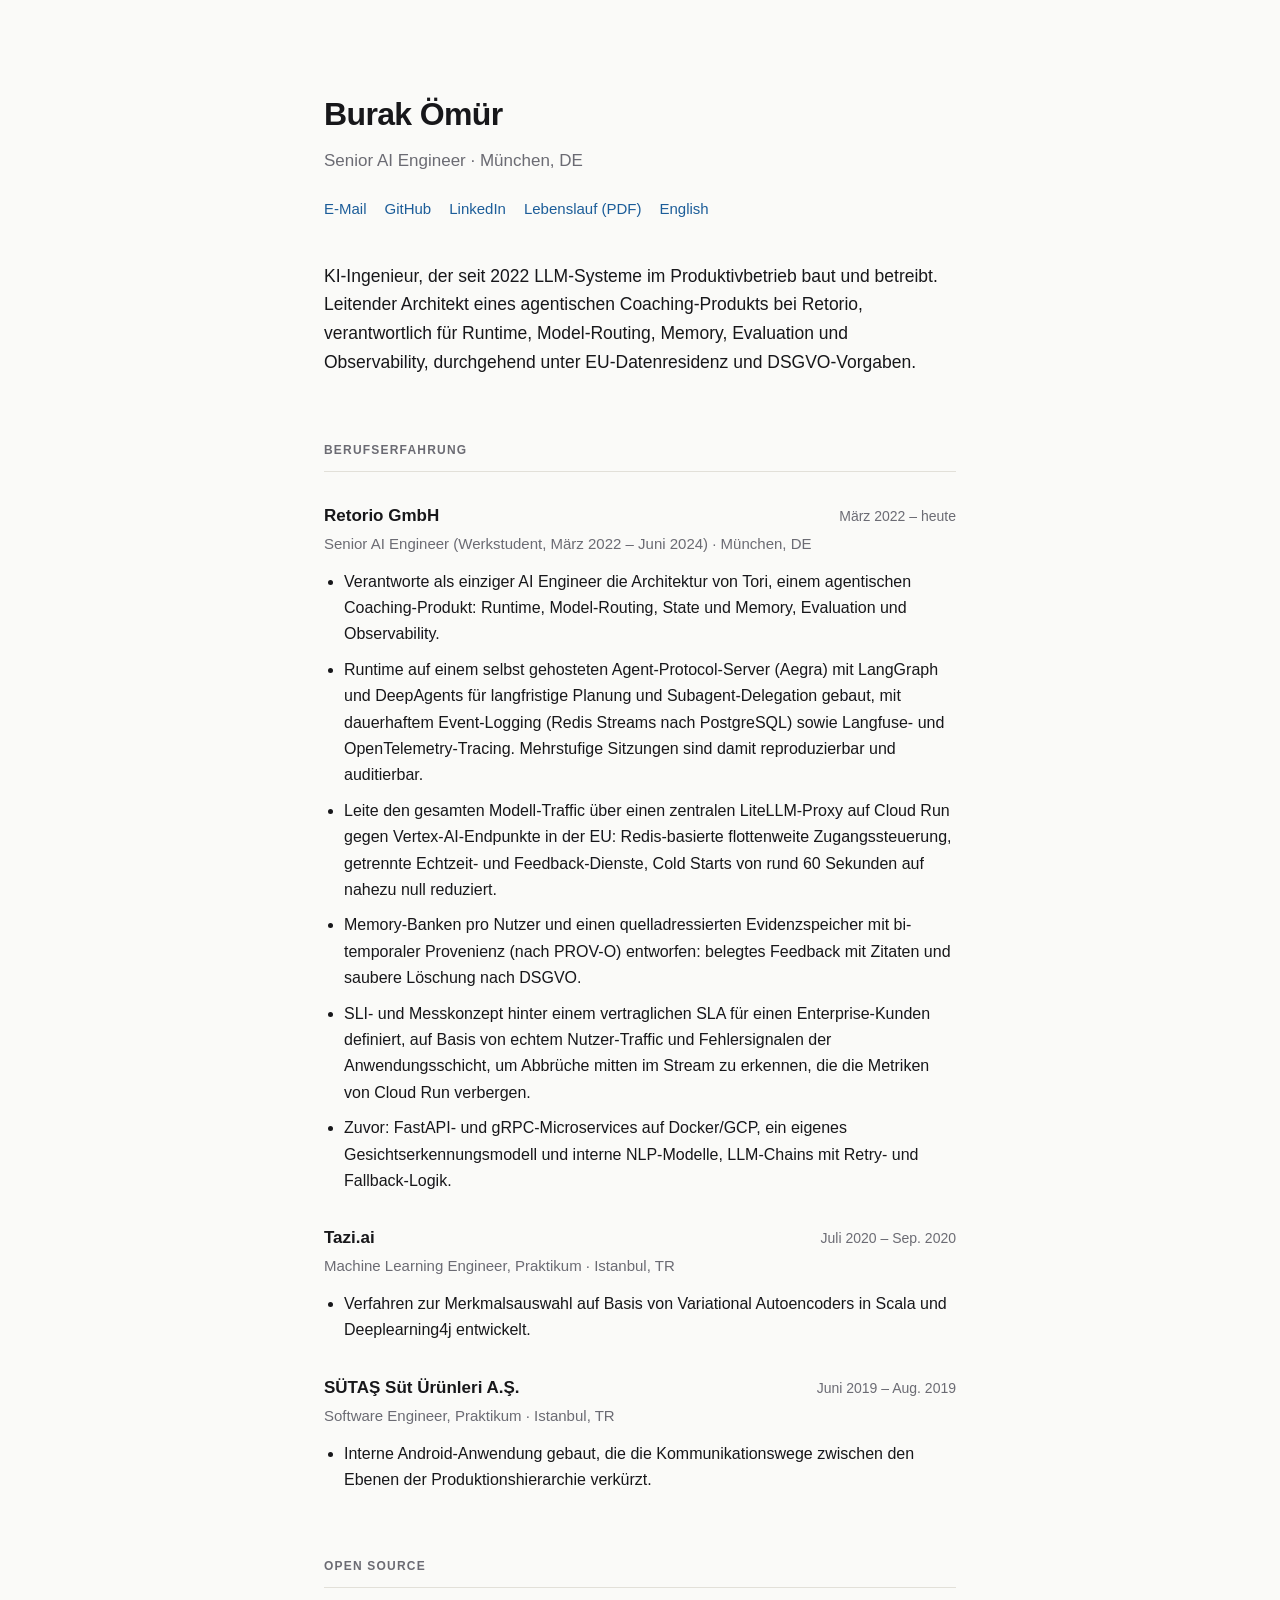
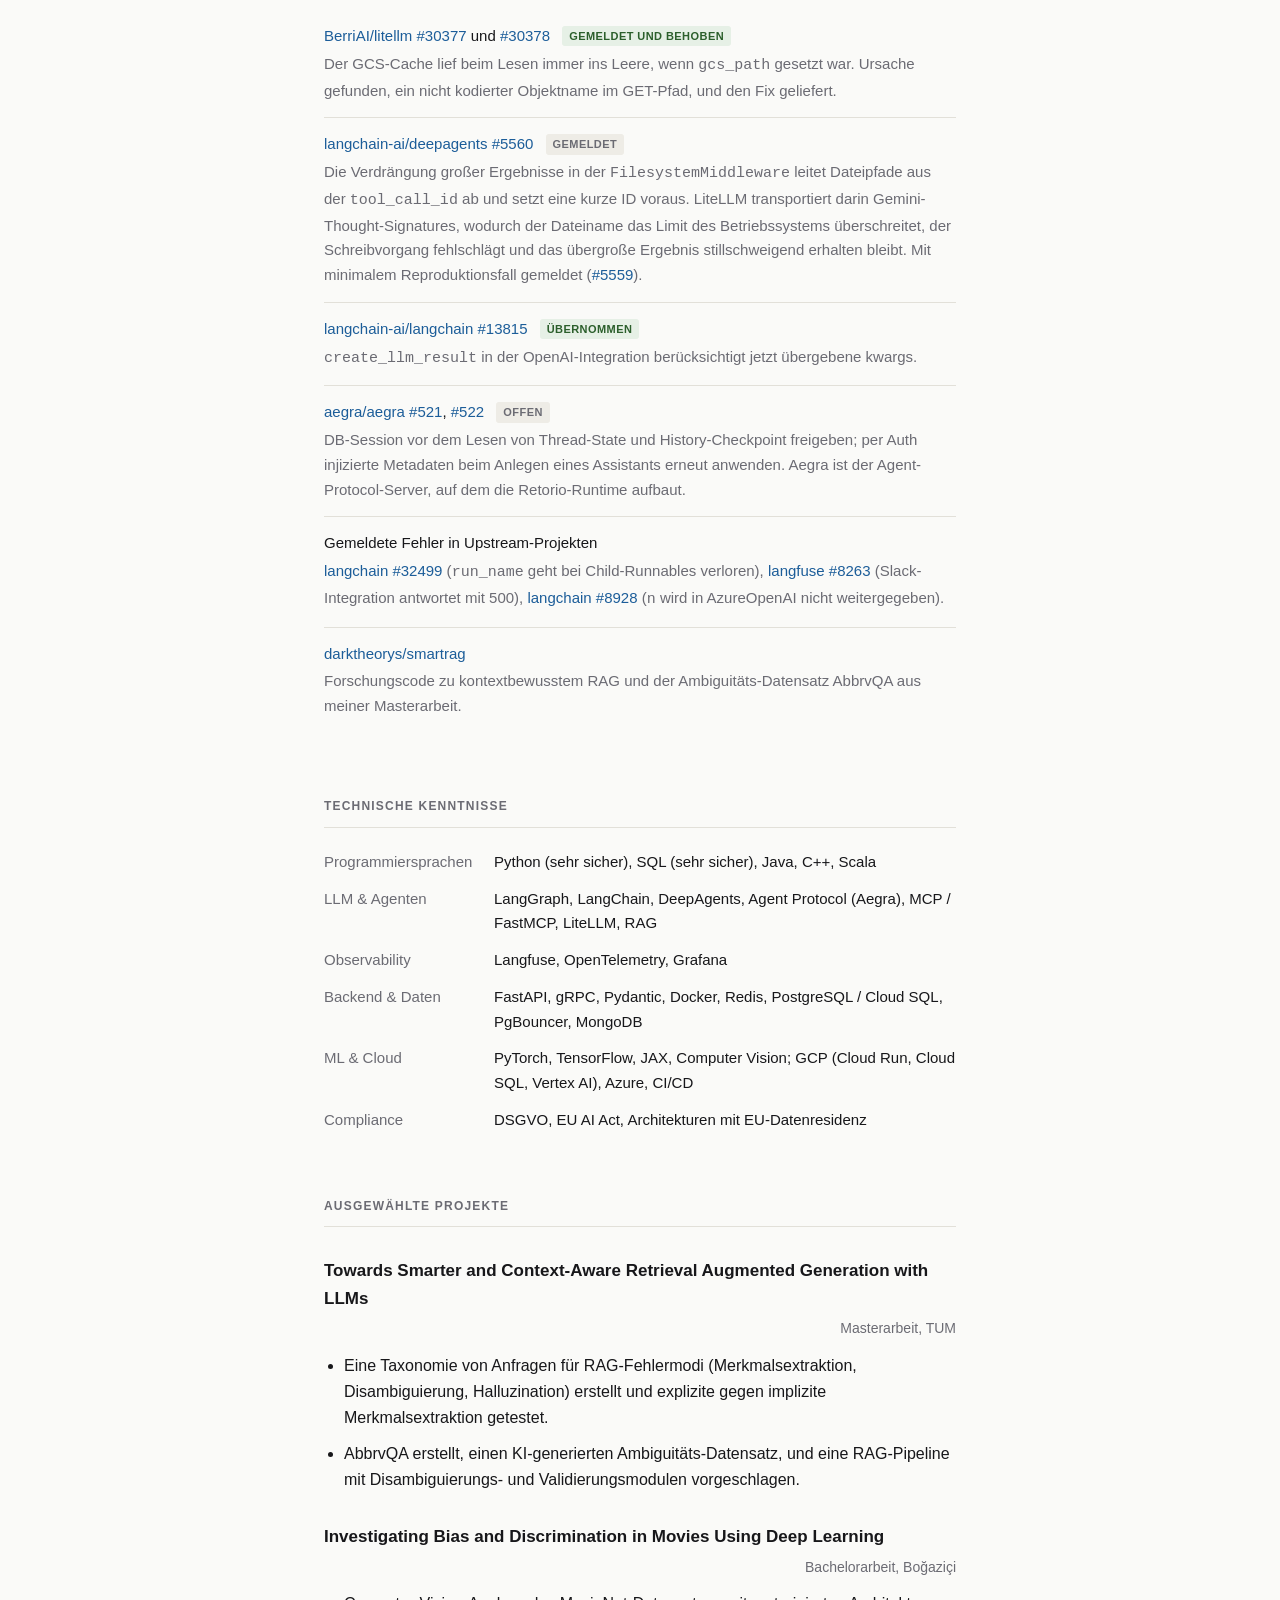
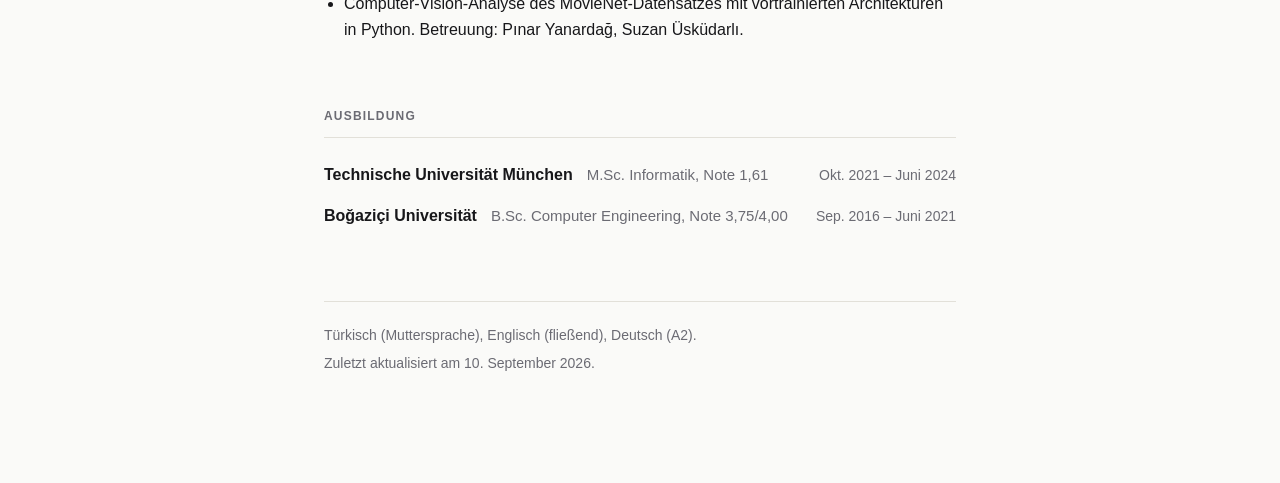
==== de/index.html @ e94f3137 "Add German page and extract the shared stylesheet de/index.html is a full translation using Sie, cro" ====
<!doctype html>
<html lang="de">
<head>
<meta charset="utf-8">
<meta name="viewport" content="width=device-width, initial-scale=1">
<title>Burak Ömür — Senior AI Engineer</title>
<meta name="description" content="Senior AI Engineer in München. LLM-Systeme im Produktivbetrieb seit 2022: agentische Runtimes, Model-Routing, Observability.">
<meta property="og:title" content="Burak Ömür — Senior AI Engineer">
<meta property="og:description" content="LLM-Systeme im Produktivbetrieb seit 2022: agentische Runtimes, Model-Routing, Observability.">
<meta property="og:type" content="profile">
<meta property="og:locale" content="de_DE">
<meta property="og:url" content="https://darktheorys.github.io/de/">
<meta property="og:image" content="https://darktheorys.github.io/og-image.png">
<meta property="og:image:width" content="1200">
<meta property="og:image:height" content="630">
<meta name="twitter:card" content="summary_large_image">
<link rel="icon" href="data:image/svg+xml,%3Csvg xmlns='http://www.w3.org/2000/svg' viewBox='0 0 32 32'%3E%3Crect width='32' height='32' rx='6' fill='%231F3A5F'/%3E%3Ctext x='16' y='23' font-family='Helvetica,Arial,sans-serif' font-size='20' font-weight='700' fill='%23fafaf8' text-anchor='middle'%3EB%3C/text%3E%3C/svg%3E">
<link rel="alternate" hreflang="en" href="https://darktheorys.github.io/">
<link rel="alternate" hreflang="de" href="https://darktheorys.github.io/de/">
<link rel="alternate" hreflang="x-default" href="https://darktheorys.github.io/">
<link rel="stylesheet" href="../style.css">
</head>
<body>
<main>

  <header>
    <h1>Burak Ömür</h1>
    <p class="role">Senior AI Engineer · München, DE</p>
    <ul class="links">
      <li><a href="mailto:burak.omur.1998@gmail.com">E-Mail</a></li>
      <li><a href="https://github.com/darktheorys">GitHub</a></li>
      <li><a href="https://www.linkedin.com/in/burak-omur/">LinkedIn</a></li>
      <li><a href="../burak-omur-resume.pdf">Lebenslauf (PDF)</a></li>
      <li><a href="../" hreflang="en" lang="en">English</a></li>
    </ul>
  </header>

  <p class="lede">
    KI-Ingenieur, der seit 2022 LLM-Systeme im Produktivbetrieb baut und betreibt. Leitender
    Architekt eines agentischen Coaching-Produkts bei Retorio, verantwortlich für Runtime,
    Model-Routing, Memory, Evaluation und Observability, durchgehend unter EU-Datenresidenz und
    DSGVO-Vorgaben.
  </p>

  <h2>Berufserfahrung</h2>

  <section class="job">
    <div class="job-head">
      <h3>Retorio GmbH</h3>
      <time>März 2022 – heute</time>
    </div>
    <p class="job-role">Senior AI Engineer (Werkstudent, März 2022 – Juni 2024) · München, DE</p>
    <ul>
      <li>Verantworte als einziger AI Engineer die Architektur von Tori, einem agentischen Coaching-Produkt: Runtime, Model-Routing, State und Memory, Evaluation und Observability.</li>
      <li>Runtime auf einem selbst gehosteten Agent-Protocol-Server (Aegra) mit LangGraph und DeepAgents für langfristige Planung und Subagent-Delegation gebaut, mit dauerhaftem Event-Logging (Redis Streams nach PostgreSQL) sowie Langfuse- und OpenTelemetry-Tracing. Mehrstufige Sitzungen sind damit reproduzierbar und auditierbar.</li>
      <li>Leite den gesamten Modell-Traffic über einen zentralen LiteLLM-Proxy auf Cloud Run gegen Vertex-AI-Endpunkte in der EU: Redis-basierte flottenweite Zugangssteuerung, getrennte Echtzeit- und Feedback-Dienste, Cold Starts von rund 60 Sekunden auf nahezu null reduziert.</li>
      <li>Memory-Banken pro Nutzer und einen quelladressierten Evidenzspeicher mit bi-temporaler Provenienz (nach PROV-O) entworfen: belegtes Feedback mit Zitaten und saubere Löschung nach DSGVO.</li>
      <li>SLI- und Messkonzept hinter einem vertraglichen SLA für einen Enterprise-Kunden definiert, auf Basis von echtem Nutzer-Traffic und Fehlersignalen der Anwendungsschicht, um Abbrüche mitten im Stream zu erkennen, die die Metriken von Cloud Run verbergen.</li>
      <li>Zuvor: FastAPI- und gRPC-Microservices auf Docker/GCP, ein eigenes Gesichtserkennungsmodell und interne NLP-Modelle, LLM-Chains mit Retry- und Fallback-Logik.</li>
    </ul>
  </section>

  <section class="job">
    <div class="job-head">
      <h3>Tazi.ai</h3>
      <time>Juli 2020 – Sep. 2020</time>
    </div>
    <p class="job-role">Machine Learning Engineer, Praktikum · Istanbul, TR</p>
    <ul>
      <li>Verfahren zur Merkmalsauswahl auf Basis von Variational Autoencoders in Scala und Deeplearning4j entwickelt.</li>
    </ul>
  </section>

  <section class="job">
    <div class="job-head">
      <h3>SÜTAŞ Süt Ürünleri A.Ş.</h3>
      <time>Juni 2019 – Aug. 2019</time>
    </div>
    <p class="job-role">Software Engineer, Praktikum · Istanbul, TR</p>
    <ul>
      <li>Interne Android-Anwendung gebaut, die die Kommunikationswege zwischen den Ebenen der Produktionshierarchie verkürzt.</li>
    </ul>
  </section>

  <h2>Open Source</h2>
  <ul class="oss">
    <li>
      <div class="oss-repo">
        <a href="https://github.com/BerriAI/litellm/issues/30377">BerriAI/litellm #30377</a> und
        <a href="https://github.com/BerriAI/litellm/pull/30378">#30378</a>
        <span class="tag merged">gemeldet und behoben</span>
      </div>
      <p class="oss-note">Der GCS-Cache lief beim Lesen immer ins Leere, wenn <code>gcs_path</code> gesetzt war. Ursache gefunden, ein nicht kodierter Objektname im GET-Pfad, und den Fix geliefert.</p>
    </li>
    <li>
      <div class="oss-repo">
        <a href="https://github.com/langchain-ai/deepagents/issues/5560">langchain-ai/deepagents #5560</a>
        <span class="tag open">gemeldet</span>
      </div>
      <p class="oss-note">Die Verdrängung großer Ergebnisse in der <code>FilesystemMiddleware</code> leitet Dateipfade aus der <code>tool_call_id</code> ab und setzt eine kurze ID voraus. LiteLLM transportiert darin Gemini-Thought-Signatures, wodurch der Dateiname das Limit des Betriebssystems überschreitet, der Schreibvorgang fehlschlägt und das übergroße Ergebnis stillschweigend erhalten bleibt. Mit minimalem Reproduktionsfall gemeldet (<a href="https://github.com/langchain-ai/deepagents/issues/5559">#5559</a>).</p>
    </li>
    <li>
      <div class="oss-repo">
        <a href="https://github.com/langchain-ai/langchain/pull/13815">langchain-ai/langchain #13815</a>
        <span class="tag merged">übernommen</span>
      </div>
      <p class="oss-note"><code>create_llm_result</code> in der OpenAI-Integration berücksichtigt jetzt übergebene kwargs.</p>
    </li>
    <li>
      <div class="oss-repo">
        <a href="https://github.com/aegra/aegra/pull/521">aegra/aegra #521</a>,
        <a href="https://github.com/aegra/aegra/pull/522">#522</a>
        <span class="tag open">offen</span>
      </div>
      <p class="oss-note">DB-Session vor dem Lesen von Thread-State und History-Checkpoint freigeben; per Auth injizierte Metadaten beim Anlegen eines Assistants erneut anwenden. Aegra ist der Agent-Protocol-Server, auf dem die Retorio-Runtime aufbaut.</p>
    </li>
    <li>
      <div class="oss-repo">Gemeldete Fehler in Upstream-Projekten</div>
      <p class="oss-note">
        <a href="https://github.com/langchain-ai/langchain/issues/32499">langchain #32499</a> (<code>run_name</code> geht bei Child-Runnables verloren),
        <a href="https://github.com/langfuse/langfuse/issues/8263">langfuse #8263</a> (Slack-Integration antwortet mit 500),
        <a href="https://github.com/langchain-ai/langchain/issues/8928">langchain #8928</a> (<code>n</code> wird in AzureOpenAI nicht weitergegeben).
      </p>
    </li>
    <li>
      <div class="oss-repo"><a href="https://github.com/darktheorys/smartrag">darktheorys/smartrag</a></div>
      <p class="oss-note">Forschungscode zu kontextbewusstem RAG und der Ambiguitäts-Datensatz AbbrvQA aus meiner Masterarbeit.</p>
    </li>
  </ul>

  <h2>Technische Kenntnisse</h2>
  <dl class="skills">
    <dt>Programmiersprachen</dt>
    <dd>Python (sehr sicher), SQL (sehr sicher), Java, C++, Scala</dd>
    <dt>LLM &amp; Agenten</dt>
    <dd>LangGraph, LangChain, DeepAgents, Agent Protocol (Aegra), MCP / FastMCP, LiteLLM, RAG</dd>
    <dt>Observability</dt>
    <dd>Langfuse, OpenTelemetry, Grafana</dd>
    <dt>Backend &amp; Daten</dt>
    <dd>FastAPI, gRPC, Pydantic, Docker, Redis, PostgreSQL / Cloud SQL, PgBouncer, MongoDB</dd>
    <dt>ML &amp; Cloud</dt>
    <dd>PyTorch, TensorFlow, JAX, Computer Vision; GCP (Cloud Run, Cloud SQL, Vertex AI), Azure, CI/CD</dd>
    <dt>Compliance</dt>
    <dd>DSGVO, EU AI Act, Architekturen mit EU-Datenresidenz</dd>
  </dl>

  <h2>Ausgewählte Projekte</h2>

  <section class="job">
    <div class="job-head">
      <h3>Towards Smarter and Context-Aware Retrieval Augmented Generation with LLMs</h3>
      <time>Masterarbeit, TUM</time>
    </div>
    <ul>
      <li>Eine Taxonomie von Anfragen für RAG-Fehlermodi (Merkmalsextraktion, Disambiguierung, Halluzination) erstellt und explizite gegen implizite Merkmalsextraktion getestet.</li>
      <li>AbbrvQA erstellt, einen KI-generierten Ambiguitäts-Datensatz, und eine RAG-Pipeline mit Disambiguierungs- und Validierungsmodulen vorgeschlagen.</li>
    </ul>
  </section>

  <section class="job">
    <div class="job-head">
      <h3>Investigating Bias and Discrimination in Movies Using Deep Learning</h3>
      <time>Bachelorarbeit, Boğaziçi</time>
    </div>
    <ul>
      <li>Computer-Vision-Analyse des MovieNet-Datensatzes mit vortrainierten Architekturen in Python. Betreuung: Pınar Yanardağ, Suzan Üsküdarlı.</li>
    </ul>
  </section>

  <h2>Ausbildung</h2>
  <ul class="edu">
    <li>
      <strong>Technische Universität München</strong>
      <span>M.Sc. Informatik, Note 1,61</span>
      <time>Okt. 2021 – Juni 2024</time>
    </li>
    <li>
      <strong>Boğaziçi Universität</strong>
      <span>B.Sc. Computer Engineering, Note 3,75/4,00</span>
      <time>Sep. 2016 – Juni 2021</time>
    </li>
  </ul>

  <footer>
    <p>Türkisch (Muttersprache), Englisch (fließend), Deutsch (A2).</p>
    <p>Zuletzt aktualisiert am <time datetime="2026-09-10">10. September 2026</time>.</p>
  </footer>

</main>
</body>
</html>
---- style.css ----
:root {
    --ink: #17171a;
    --muted: #6b6b73;
    --rule: #e2e0d9;
    --bg: #fafaf8;
    --link: #1c5d99;
  }
  * { box-sizing: border-box; }
  body {
    margin: 0;
    background: var(--bg);
    color: var(--ink);
    font: 400 16px/1.65 -apple-system, BlinkMacSystemFont, "Segoe UI", Roboto, Helvetica, Arial, sans-serif;
    -webkit-font-smoothing: antialiased;
  }
  main { max-width: 680px; margin: 0 auto; padding: 88px 24px 120px; }
  a { color: var(--link); text-decoration: none; border-bottom: 1px solid transparent; }
  a:hover { border-bottom-color: currentColor; }
  a:focus-visible { outline: 2px solid var(--link); outline-offset: 3px; border-radius: 2px; }

  h1 { margin: 0; font-size: 32px; font-weight: 600; letter-spacing: -0.02em; }
  .role { margin: 6px 0 0; color: var(--muted); font-size: 17px; }
  .links { margin: 22px 0 0; padding: 0; list-style: none; display: flex; flex-wrap: wrap; gap: 6px 18px; font-size: 15px; }

  .lede { margin: 40px 0 0; font-size: 17.5px; }

  h2 {
    margin: 64px 0 0;
    font-size: 12px;
    font-weight: 600;
    letter-spacing: 0.1em;
    text-transform: uppercase;
    color: var(--muted);
    padding-bottom: 10px;
    border-bottom: 1px solid var(--rule);
  }

  .job { margin-top: 30px; }
  .job-head { display: flex; flex-wrap: wrap; gap: 4px 14px; align-items: baseline; }
  .job-head h3 { margin: 0; font-size: 17px; font-weight: 600; }
  .job-head time { color: var(--muted); font-size: 14px; margin-left: auto; white-space: nowrap; }
  .job-role { margin: 2px 0 0; color: var(--muted); font-size: 15px; }
  .job ul { margin: 12px 0 0; padding-left: 20px; }
  .job li { margin-bottom: 9px; }
  .job li:last-child { margin-bottom: 0; }

  .oss { margin: 22px 0 0; padding: 0; list-style: none; }
  .oss li { padding: 14px 0; border-bottom: 1px solid var(--rule); }
  .oss li:last-child { border-bottom: 0; }
  .oss-repo { font-size: 15px; }
  .oss-note { margin: 3px 0 0; color: var(--muted); font-size: 15px; }
  .tag {
    display: inline-block; margin-left: 8px; padding: 1px 7px; border-radius: 3px;
    font-size: 11px; font-weight: 600; letter-spacing: 0.04em; text-transform: uppercase;
    vertical-align: 1px;
  }
  .merged { background: #e6f0e6; color: #2c5f2c; }
  .open { background: #eeece6; color: var(--muted); }

  dl.skills { margin: 22px 0 0; display: grid; grid-template-columns: 150px 1fr; gap: 12px 20px; }
  dl.skills dt { color: var(--muted); font-size: 15px; }
  dl.skills dd { margin: 0; font-size: 15px; }

  .edu { margin: 24px 0 0; padding: 0; list-style: none; }
  .edu li { display: flex; flex-wrap: wrap; gap: 2px 14px; align-items: baseline; margin-bottom: 14px; }
  .edu strong { font-weight: 600; font-size: 16px; }
  .edu span { color: var(--muted); font-size: 15px; }
  .edu time { color: var(--muted); font-size: 14px; margin-left: auto; white-space: nowrap; }

  footer { margin-top: 72px; padding-top: 22px; border-top: 1px solid var(--rule); color: var(--muted); font-size: 14px; }
  footer p { margin: 0 0 5px; }
  footer p:last-child { margin-bottom: 0; }

  @media (max-width: 560px) {
    main { padding-top: 56px; }
    h1 { font-size: 28px; }
    .job-head time, .edu time { margin-left: 0; }
    dl.skills { grid-template-columns: 1fr; gap: 2px 0; }
    dl.skills dd { margin-bottom: 12px; }
  }
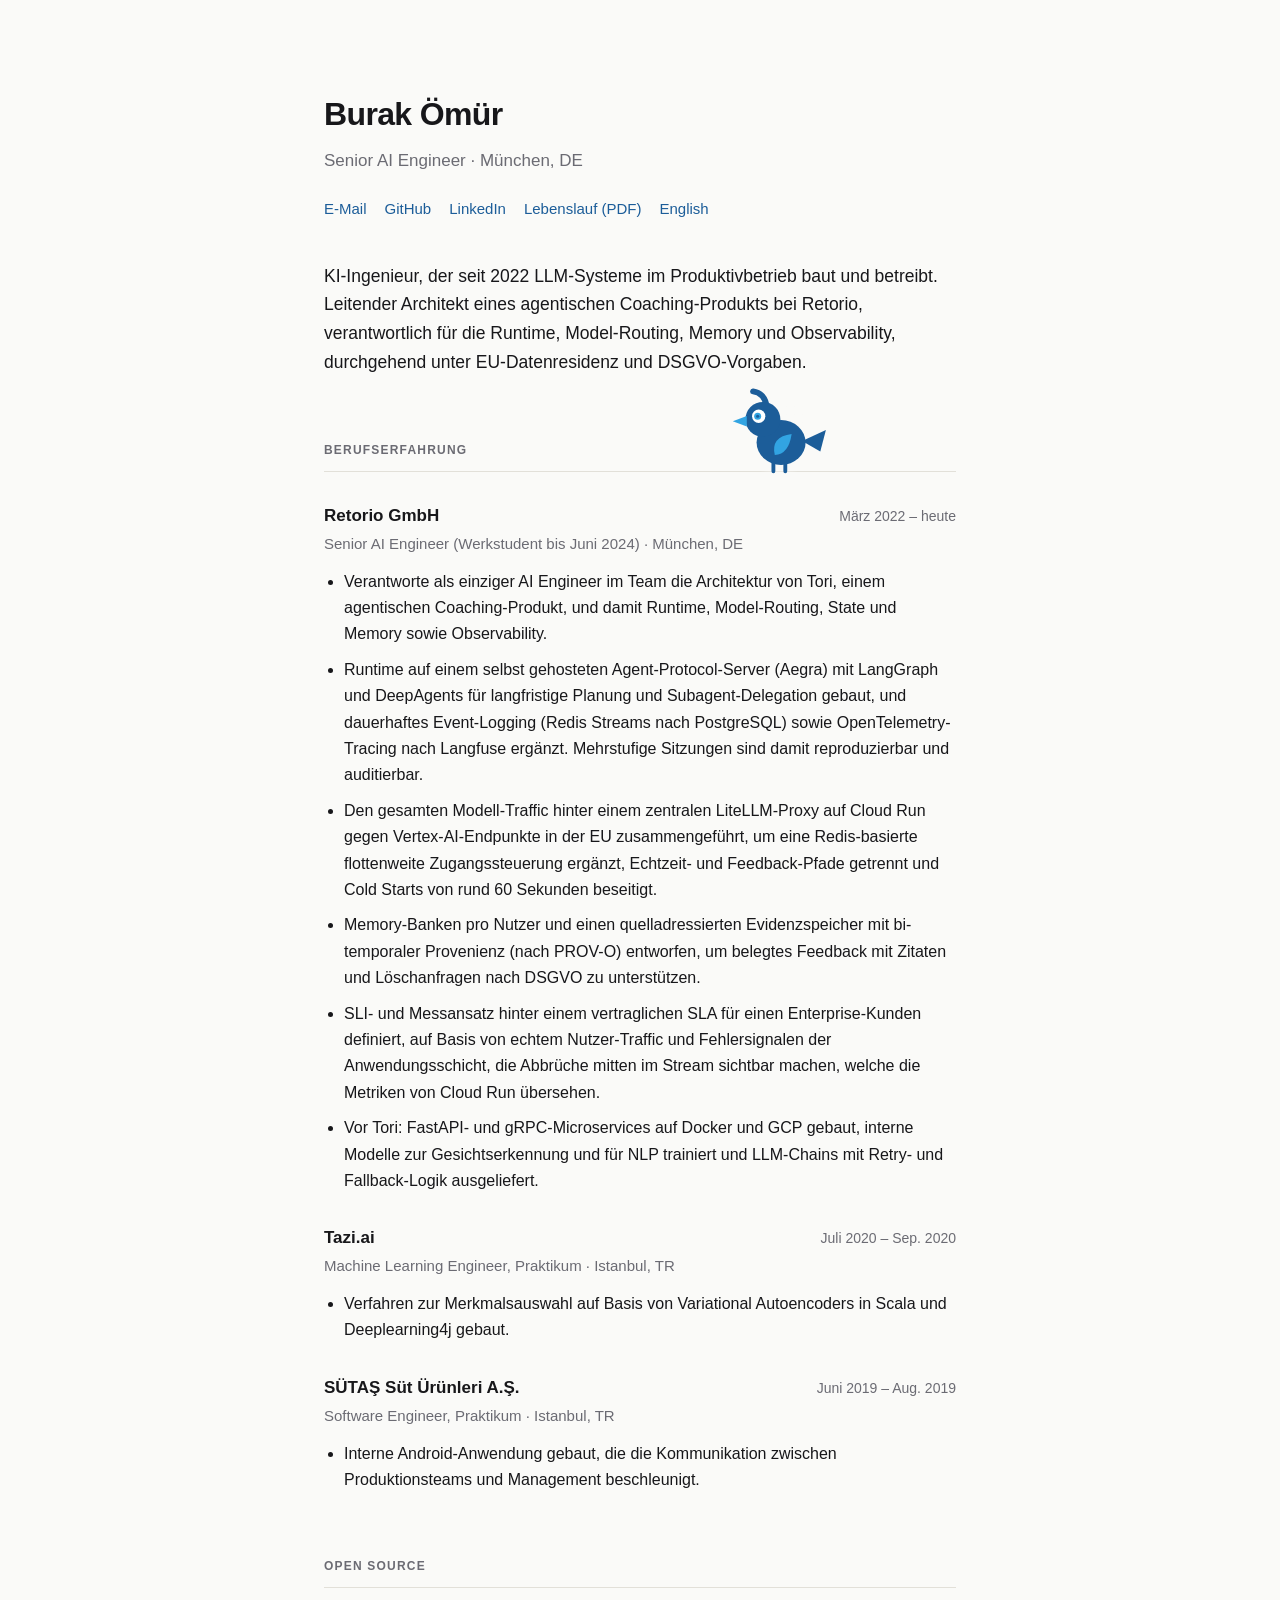
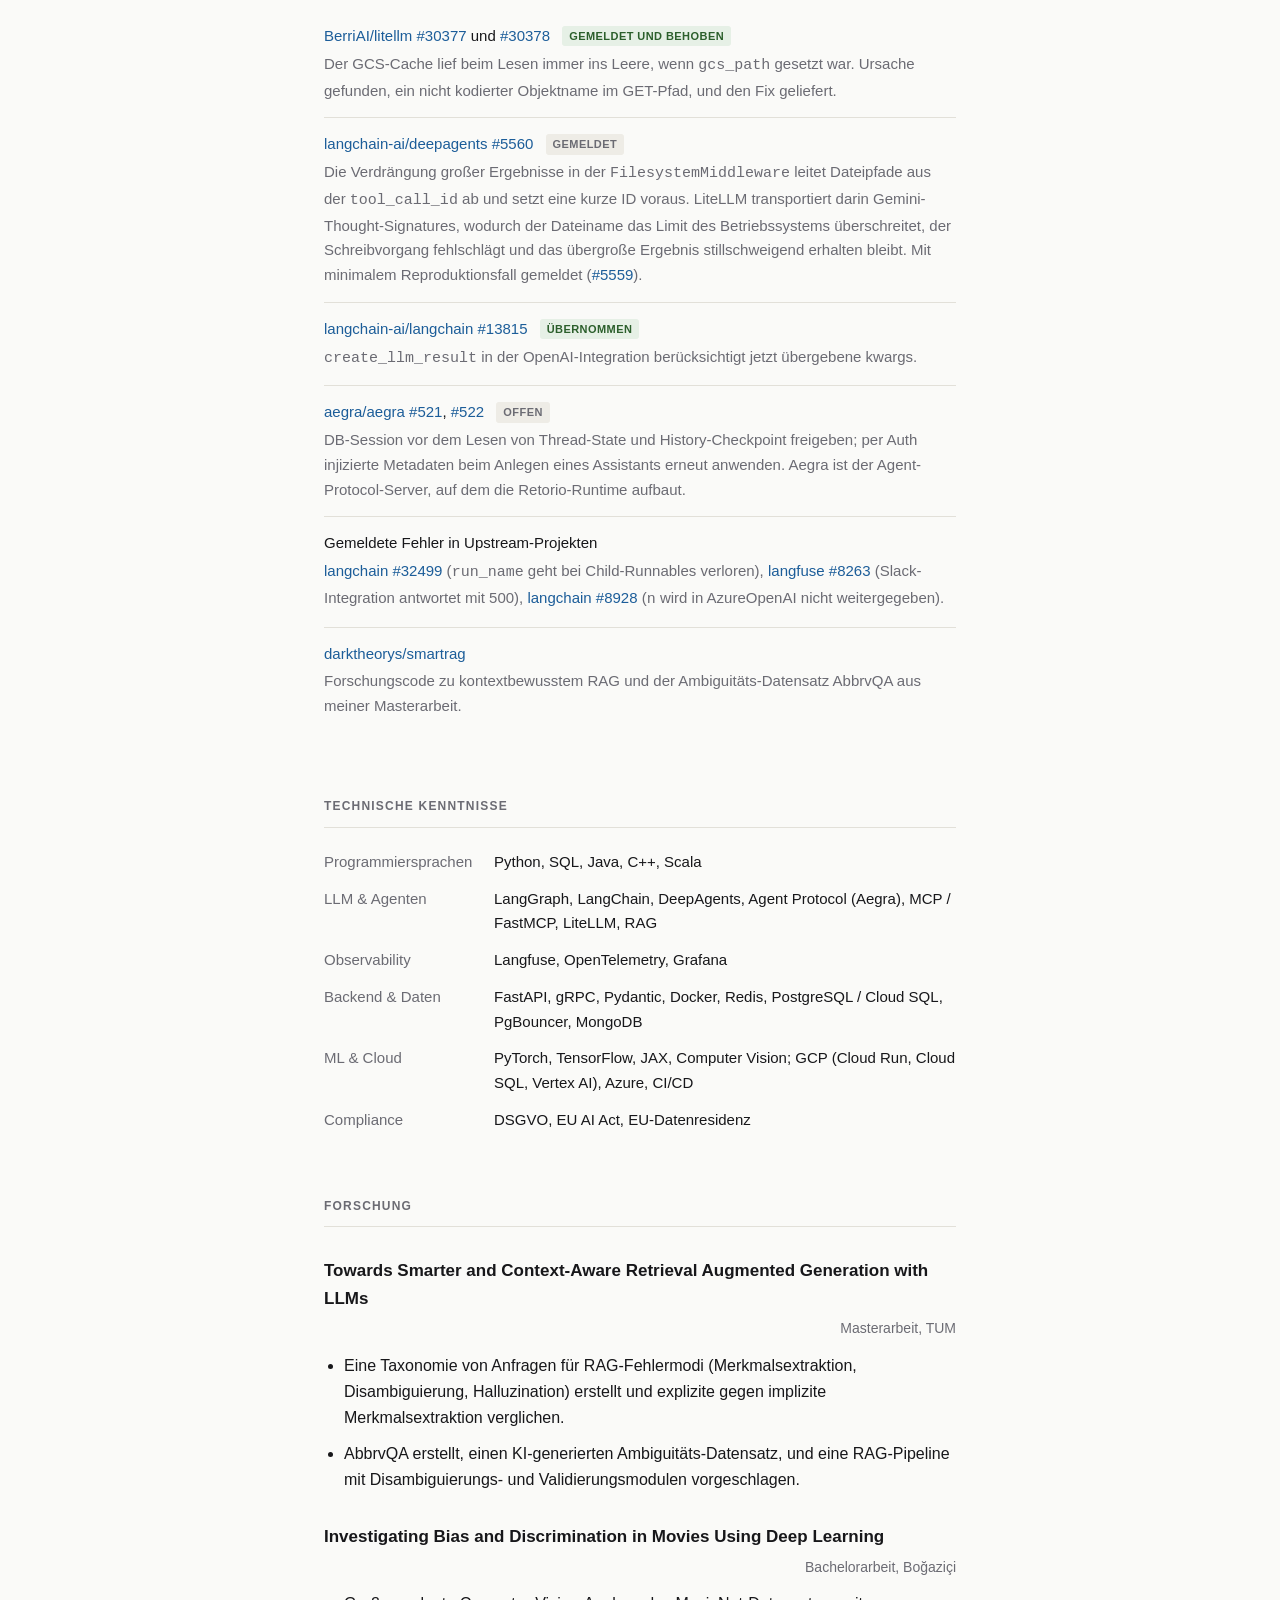
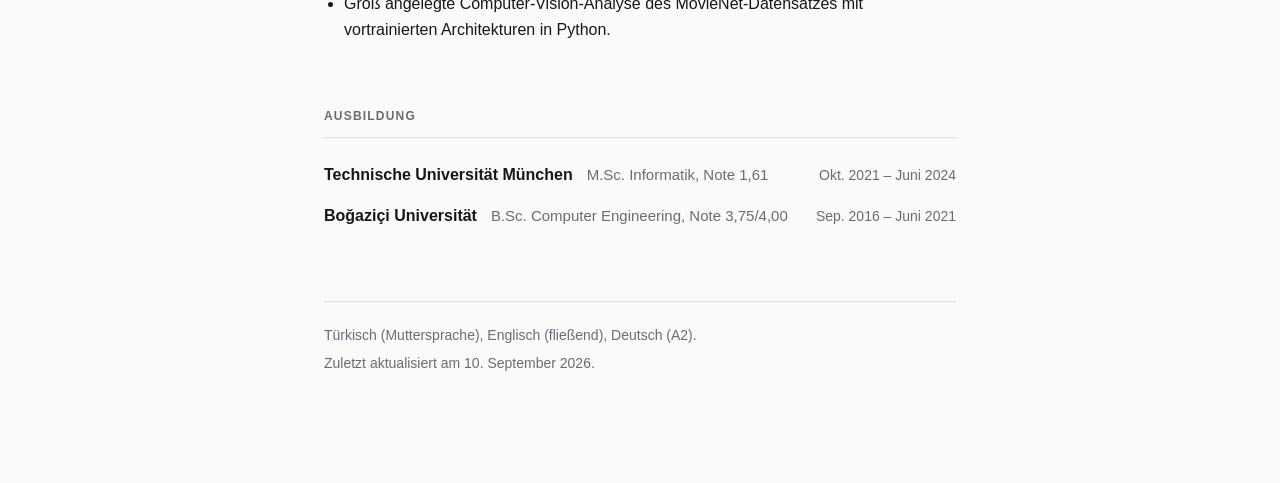
==== commit 026f6aba: "Add the Tori mascot and social card, and sync both pages to the rewritten resume Mascot ported from " ====
--- a/de/index.html
+++ b/de/index.html
@@ -19,6 +19,7 @@
 <link rel="alternate" hreflang="de" href="https://darktheorys.github.io/de/">
 <link rel="alternate" hreflang="x-default" href="https://darktheorys.github.io/">
 <link rel="stylesheet" href="../style.css">
+<link rel="stylesheet" href="../mascot.css">
 </head>
 <body>
 <main>
@@ -37,8 +38,8 @@
 
   <p class="lede">
     KI-Ingenieur, der seit 2022 LLM-Systeme im Produktivbetrieb baut und betreibt. Leitender
-    Architekt eines agentischen Coaching-Produkts bei Retorio, verantwortlich für Runtime,
-    Model-Routing, Memory, Evaluation und Observability, durchgehend unter EU-Datenresidenz und
+    Architekt eines agentischen Coaching-Produkts bei Retorio, verantwortlich für die Runtime,
+    Model-Routing, Memory und Observability, durchgehend unter EU-Datenresidenz und
     DSGVO-Vorgaben.
   </p>
 
@@ -49,14 +50,14 @@
       <h3>Retorio GmbH</h3>
       <time>März 2022 – heute</time>
     </div>
-    <p class="job-role">Senior AI Engineer (Werkstudent, März 2022 – Juni 2024) · München, DE</p>
+    <p class="job-role">Senior AI Engineer (Werkstudent bis Juni 2024) · München, DE</p>
     <ul>
-      <li>Verantworte als einziger AI Engineer die Architektur von Tori, einem agentischen Coaching-Produkt: Runtime, Model-Routing, State und Memory, Evaluation und Observability.</li>
-      <li>Runtime auf einem selbst gehosteten Agent-Protocol-Server (Aegra) mit LangGraph und DeepAgents für langfristige Planung und Subagent-Delegation gebaut, mit dauerhaftem Event-Logging (Redis Streams nach PostgreSQL) sowie Langfuse- und OpenTelemetry-Tracing. Mehrstufige Sitzungen sind damit reproduzierbar und auditierbar.</li>
-      <li>Leite den gesamten Modell-Traffic über einen zentralen LiteLLM-Proxy auf Cloud Run gegen Vertex-AI-Endpunkte in der EU: Redis-basierte flottenweite Zugangssteuerung, getrennte Echtzeit- und Feedback-Dienste, Cold Starts von rund 60 Sekunden auf nahezu null reduziert.</li>
-      <li>Memory-Banken pro Nutzer und einen quelladressierten Evidenzspeicher mit bi-temporaler Provenienz (nach PROV-O) entworfen: belegtes Feedback mit Zitaten und saubere Löschung nach DSGVO.</li>
-      <li>SLI- und Messkonzept hinter einem vertraglichen SLA für einen Enterprise-Kunden definiert, auf Basis von echtem Nutzer-Traffic und Fehlersignalen der Anwendungsschicht, um Abbrüche mitten im Stream zu erkennen, die die Metriken von Cloud Run verbergen.</li>
-      <li>Zuvor: FastAPI- und gRPC-Microservices auf Docker/GCP, ein eigenes Gesichtserkennungsmodell und interne NLP-Modelle, LLM-Chains mit Retry- und Fallback-Logik.</li>
+      <li>Verantworte als einziger AI Engineer im Team die Architektur von Tori, einem agentischen Coaching-Produkt, und damit Runtime, Model-Routing, State und Memory sowie Observability.</li>
+      <li>Runtime auf einem selbst gehosteten Agent-Protocol-Server (Aegra) mit LangGraph und DeepAgents für langfristige Planung und Subagent-Delegation gebaut, und dauerhaftes Event-Logging (Redis Streams nach PostgreSQL) sowie OpenTelemetry-Tracing nach Langfuse ergänzt. Mehrstufige Sitzungen sind damit reproduzierbar und auditierbar.</li>
+      <li>Den gesamten Modell-Traffic hinter einem zentralen LiteLLM-Proxy auf Cloud Run gegen Vertex-AI-Endpunkte in der EU zusammengeführt, um eine Redis-basierte flottenweite Zugangssteuerung ergänzt, Echtzeit- und Feedback-Pfade getrennt und Cold Starts von rund 60 Sekunden beseitigt.</li>
+      <li>Memory-Banken pro Nutzer und einen quelladressierten Evidenzspeicher mit bi-temporaler Provenienz (nach PROV-O) entworfen, um belegtes Feedback mit Zitaten und Löschanfragen nach DSGVO zu unterstützen.</li>
+      <li>SLI- und Messansatz hinter einem vertraglichen SLA für einen Enterprise-Kunden definiert, auf Basis von echtem Nutzer-Traffic und Fehlersignalen der Anwendungsschicht, die Abbrüche mitten im Stream sichtbar machen, welche die Metriken von Cloud Run übersehen.</li>
+      <li>Vor Tori: FastAPI- und gRPC-Microservices auf Docker und GCP gebaut, interne Modelle zur Gesichtserkennung und für NLP trainiert und LLM-Chains mit Retry- und Fallback-Logik ausgeliefert.</li>
     </ul>
   </section>
 
@@ -67,7 +68,7 @@
     </div>
     <p class="job-role">Machine Learning Engineer, Praktikum · Istanbul, TR</p>
     <ul>
-      <li>Verfahren zur Merkmalsauswahl auf Basis von Variational Autoencoders in Scala und Deeplearning4j entwickelt.</li>
+      <li>Verfahren zur Merkmalsauswahl auf Basis von Variational Autoencoders in Scala und Deeplearning4j gebaut.</li>
     </ul>
   </section>
 
@@ -78,7 +79,7 @@
     </div>
     <p class="job-role">Software Engineer, Praktikum · Istanbul, TR</p>
     <ul>
-      <li>Interne Android-Anwendung gebaut, die die Kommunikationswege zwischen den Ebenen der Produktionshierarchie verkürzt.</li>
+      <li>Interne Android-Anwendung gebaut, die die Kommunikation zwischen Produktionsteams und Management beschleunigt.</li>
     </ul>
   </section>
 
@@ -131,7 +132,7 @@
   <h2>Technische Kenntnisse</h2>
   <dl class="skills">
     <dt>Programmiersprachen</dt>
-    <dd>Python (sehr sicher), SQL (sehr sicher), Java, C++, Scala</dd>
+    <dd>Python, SQL, Java, C++, Scala</dd>
     <dt>LLM &amp; Agenten</dt>
     <dd>LangGraph, LangChain, DeepAgents, Agent Protocol (Aegra), MCP / FastMCP, LiteLLM, RAG</dd>
     <dt>Observability</dt>
@@ -141,10 +142,10 @@
     <dt>ML &amp; Cloud</dt>
     <dd>PyTorch, TensorFlow, JAX, Computer Vision; GCP (Cloud Run, Cloud SQL, Vertex AI), Azure, CI/CD</dd>
     <dt>Compliance</dt>
-    <dd>DSGVO, EU AI Act, Architekturen mit EU-Datenresidenz</dd>
+    <dd>DSGVO, EU AI Act, EU-Datenresidenz</dd>
   </dl>
 
-  <h2>Ausgewählte Projekte</h2>
+  <h2>Forschung</h2>
 
   <section class="job">
     <div class="job-head">
@@ -152,7 +153,7 @@
       <time>Masterarbeit, TUM</time>
     </div>
     <ul>
-      <li>Eine Taxonomie von Anfragen für RAG-Fehlermodi (Merkmalsextraktion, Disambiguierung, Halluzination) erstellt und explizite gegen implizite Merkmalsextraktion getestet.</li>
+      <li>Eine Taxonomie von Anfragen für RAG-Fehlermodi (Merkmalsextraktion, Disambiguierung, Halluzination) erstellt und explizite gegen implizite Merkmalsextraktion verglichen.</li>
       <li>AbbrvQA erstellt, einen KI-generierten Ambiguitäts-Datensatz, und eine RAG-Pipeline mit Disambiguierungs- und Validierungsmodulen vorgeschlagen.</li>
     </ul>
   </section>
@@ -163,7 +164,7 @@
       <time>Bachelorarbeit, Boğaziçi</time>
     </div>
     <ul>
-      <li>Computer-Vision-Analyse des MovieNet-Datensatzes mit vortrainierten Architekturen in Python. Betreuung: Pınar Yanardağ, Suzan Üsküdarlı.</li>
+      <li>Groß angelegte Computer-Vision-Analyse des MovieNet-Datensatzes mit vortrainierten Architekturen in Python.</li>
     </ul>
   </section>
 
@@ -187,5 +188,6 @@
   </footer>
 
 </main>
+<script src="../mascot.js" defer></script>
 </body>
 </html>
--- a/mascot.css
+++ b/mascot.css
@@ -0,0 +1,184 @@
+/* Tori, ported from the Retorio coach UI to a static page.
+   The perches here are the section rules (h2 bottom borders) and the footer's top border: real
+   horizontal edges that already exist in the page, rather than anything drawn inside the bird. */
+
+.mascotField {
+  --tori-accent: #1c5d99;
+  --tori-eye: #32a4e2;
+  --tori-wing-far: #153a83;
+  --tori-surface: #fafaf8;
+
+  position: absolute;
+  inset: 0;
+  z-index: 5;
+  overflow: hidden;
+  pointer-events: none;
+}
+
+.mascotBot {
+  position: absolute;
+  width: 112px;
+  height: 112px;
+  padding: 0;
+  border: 0;
+  /* A halo of the page's own colour, so a thin blue line never competes with the text it drifts over. */
+  background: radial-gradient(
+    closest-side,
+    var(--tori-surface) 42%,
+    color-mix(in srgb, var(--tori-surface) 70%, transparent) 62%,
+    transparent 78%
+  );
+  color: var(--tori-accent);
+  cursor: pointer;
+  /* Only the drawing takes a click: the 112px box would otherwise swallow clicks on the text beneath it. */
+  pointer-events: none;
+  transition-property: left, top;
+  transition-duration: 900ms;
+  transition-timing-function: ease-in-out;
+}
+
+.mascotBot svg { width: 100%; height: 100%; pointer-events: none; }
+.mascotBot svg :is(path, circle, ellipse) { pointer-events: visiblePainted; }
+.mascotBot:focus-visible { outline: 2px solid var(--tori-accent); outline-offset: 2px; border-radius: 6px; pointer-events: auto; }
+
+/* ---------- transform origins: the hinges the whole rig turns on ---------- */
+
+.mascotBot :is(.birdFacing, .birdBody, .birdHead, .birdCrest, .birdWing, .birdWingFar, .birdTail, .birdLegs, .birdLid, .birdNod, .birdBeak, .birdIris) {
+  transform-box: view-box;
+}
+
+.birdHead, .birdNod { transform-origin: 18.4px 16px; }  /* the neck */
+.birdCrest { transform-origin: 19.6px 8.2px; }
+.birdWing, .birdWingFar { transform-origin: 13px 17px; }
+.birdTail { transform-origin: 9.4px 19px; }
+.birdBody { transform-origin: 15.4px 25.4px; }  /* where it meets the perch, so a crouch compresses onto its feet */
+.birdLegs { transform-origin: 15.9px 24.6px; }
+.birdBeak { transform-origin: 25.2px 12.9px; }
+
+/* The eye tracks the pointer through a custom property, so a mouse move costs no relayout of the figure.
+   View-box units: the eye's white is 1.9 across, so 0.6 is as far as the iris goes without leaving it. */
+.mascotBot .birdIris {
+  translate: calc(var(--tori-look-x, 0) * 0.6px) calc(var(--tori-look-y, 0) * 0.45px);
+  transition: translate 0.22s ease-out;
+}
+
+/* Heading as a real mirror, because the bird is asymmetric: without it every trip left flew tail-first.
+   `--tori-bank` carries the sign separately, since individual transform properties apply rotate before
+   scale, so a mirrored bird given the same angle would pitch nose-down as it climbs. */
+.mascotBot .birdFacing {
+  --tori-bank: 1;
+
+  transform-origin: 16px 16px;
+  transition: scale 220ms ease-in-out, rotate 260ms ease-out;
+}
+
+.mascotBot[data-flip] .birdFacing { --tori-bank: -1; scale: -1 1; }
+
+/* ---------- perched ---------- */
+
+.mascotBot[data-phase='perch'] { transition: none; }
+.mascotBot[data-phase='perch'] .birdBody { animation: birdBreathe 3.6s ease-in-out infinite; }
+.mascotBot[data-phase='perch'] .birdTail { animation: birdTail 3.6s ease-in-out infinite; }
+.mascotBot[data-phase='perch']:not([data-nap]) .birdHead { animation: birdLook 9s ease-in-out infinite; }
+/* The long period is the point: noticed once, not watched. */
+.mascotBot[data-phase='perch']:not([data-nap]) .birdWing { animation: birdPreen 23s ease-in-out infinite; }
+
+@keyframes birdBreathe { 50% { scale: 1.015 1.03; } }
+@keyframes birdTail { 50% { rotate: 4deg; } }
+@keyframes birdLook { 0%, 62%, 88%, 100% { rotate: 0deg; } 70%, 80% { rotate: -7deg; } }
+@keyframes birdPreen { 0%, 88%, 96%, 100% { rotate: 0deg; } 90%, 94% { rotate: -32deg; scale: 1 1.07; } }
+
+/* ---------- circling: airborne until it has somewhere to land ---------- */
+
+.mascotBot[data-phase='circle'] { transition: none; }
+.mascotBot[data-phase='circle'] .birdFacing { rotate: calc(var(--tori-bank) * -5deg); animation: birdCircle 4.2s ease-in-out infinite; }
+.mascotBot[data-phase='circle'] .birdWing { animation: birdBeat 0.24s ease-in-out infinite; }
+.mascotBot[data-phase='circle'] .birdWingFar { animation: birdBeatFar 0.24s ease-in-out infinite; }
+.mascotBot[data-phase='circle'] .birdLegs { rotate: -26deg; translate: 0 -1.4px; }
+
+@keyframes birdCircle {
+  0%, 100% { translate: 0 0; }
+  25% { translate: 5px 3px; }
+  50% { translate: 1px 6px; }
+  75% { translate: -4px 2px; }
+}
+
+/* ---------- the five beats of a flight ---------- */
+
+/* Two axes, two easings, no path maths: `top` fast to an apex, `left` eased across, then `top` down. */
+.mascotBot[data-phase='fly'] { transition: left 900ms cubic-bezier(0.15, 0.6, 0.4, 1), top 430ms cubic-bezier(0.2, 0.7, 0.4, 1); }
+.mascotBot[data-phase='glide'] { transition: left 900ms cubic-bezier(0.15, 0.6, 0.4, 1), top 470ms cubic-bezier(0.5, 0, 0.6, 1); }
+
+/* Crouch: the tell before a take-off. Without it the bird teleports into flight. */
+.mascotBot[data-phase='crouch'] .birdBody { scale: 1.04 0.92; transition: scale 0.14s ease-in; }
+.mascotBot[data-phase='crouch'] .birdHead { rotate: -8deg; }
+
+/* Flap-flap-glide is what reads as flight rather than as flutter. */
+.mascotBot:is([data-phase='fly'], [data-phase='glide']) .birdLegs { rotate: -26deg; translate: 0 -1.4px; transition: all 0.2s ease-out; }
+.mascotBot[data-phase='fly'] .birdWing { animation: birdBeat 0.2s ease-in-out infinite; }
+.mascotBot[data-phase='fly'] .birdWingFar { animation: birdBeatFar 0.2s ease-in-out infinite; }
+.mascotBot[data-phase='glide'] .birdWing { rotate: -16deg; transition: rotate 0.18s ease-out; }
+.mascotBot[data-phase='glide'] .birdWingFar { rotate: -24deg; transition: rotate 0.18s ease-out; }
+
+@keyframes birdBeat { 0%, 100% { rotate: -42deg; scale: 1 0.82; } 50% { rotate: 26deg; } }
+@keyframes birdBeatFar { 0%, 100% { rotate: -52deg; scale: 1 0.78; } 50% { rotate: 18deg; } }
+
+/* Flare: pitch back, wings wide, feet reaching. This is what makes a landing land. */
+.mascotBot[data-phase='flare'] .birdBody { rotate: -15deg; transition: rotate 0.16s ease-out; }
+.mascotBot[data-phase='flare'] .birdWing { rotate: -46deg; scale: 1 1.1; transition: all 0.16s ease-out; }
+.mascotBot[data-phase='flare'] .birdWingFar { rotate: -58deg; transition: all 0.16s ease-out; }
+.mascotBot[data-phase='flare'] .birdLegs { rotate: 16deg; translate: 0 0.8px; }
+
+.mascotBot[data-phase='settle'] .birdBody { animation: birdSettle 0.34s ease-out; }
+@keyframes birdSettle { 0% { scale: 1.05 0.9; rotate: -6deg; } 60% { scale: 1 1.02; } }
+
+/* Pitch that follows the arc is most of what separates flying from sliding through the air. */
+.mascotBot[data-phase='crouch'] .birdFacing { rotate: calc(var(--tori-bank) * -7deg); }
+.mascotBot[data-phase='fly'] .birdFacing { rotate: calc(var(--tori-bank) * -15deg); }
+.mascotBot[data-phase='glide'] .birdFacing { rotate: calc(var(--tori-bank) * 8deg); }
+.mascotBot[data-phase='flare'] .birdFacing { rotate: calc(var(--tori-bank) * -3deg); }
+
+/* The tail is the rudder: narrow and trailing in the climb, fanned wide as an airbrake on the flare. */
+.mascotBot:is([data-phase='fly'], [data-phase='glide']) .birdTail { rotate: -11deg; scale: 1.12; transition: all 0.2s ease-out; }
+.mascotBot[data-phase='flare'] .birdTail { rotate: 27deg; scale: 1.28 1.16; transition: all 0.16s ease-out; }
+.mascotBot[data-phase='settle'] .birdTail { animation: birdTailFlick 0.34s ease-out; }
+@keyframes birdTailFlick { 40% { rotate: 24deg; } }
+
+.mascotBot:is([data-phase='fly'], [data-phase='glide'], [data-phase='flare']) .birdCrest { rotate: 32deg; transition: rotate 0.18s ease-out; }
+.mascotBot:is([data-phase='fly'], [data-phase='glide']) .birdHead { animation: none; rotate: -7deg; transition: rotate 0.2s ease-out; }
+
+/* ---------- carried, landing, asleep ---------- */
+
+/* Carried it must track the cursor, not chase it. */
+.mascotBot[data-carried] { transition: none; cursor: grabbing; }
+
+.mascotBot[data-hop] .birdBody { animation: birdHop 0.62s ease-out; }
+.mascotBot[data-hop] .birdWing { animation: birdFlick 0.62s ease-out; }
+@keyframes birdHop { 35% { translate: 0 -5px; } 70% { translate: 0 -1.6px; } }
+@keyframes birdFlick { 40% { rotate: -38deg; } }
+
+/* Asleep: fluffed, head sunk into the body, crest drooped, eye shut. */
+.mascotBot[data-nap] { opacity: 0.45; }
+.mascotBot[data-nap]:hover { opacity: 0.6; }
+.mascotBot[data-nap] .birdBody { animation: none; scale: 1.05 0.96; }
+.mascotBot[data-nap] .birdHead { animation: none; rotate: 12deg; translate: -1.4px 1.8px; }
+.mascotBot[data-nap] .birdCrest { rotate: 26deg; }
+.mascotBot[data-nap] .birdLid { opacity: 1; }
+
+/* Singing while it chirps: the head keeps time and the beak opens on the beat. */
+.mascotBot[data-singing] .birdNod { animation: birdSing 0.52s ease-in-out infinite; }
+.mascotBot[data-singing] .birdBeak { animation: birdBeak 0.26s ease-in-out infinite; }
+@keyframes birdSing { 50% { rotate: -9deg; translate: 0 -1px; } }
+@keyframes birdBeak { 50% { rotate: 7deg; } }
+
+@media (prefers-reduced-motion: reduce) {
+  .mascotBot { transition: none; }
+  /* The whole subtree, not a named list: a list never gets extended when an animation is added. */
+  .mascotField, .mascotField *, .mascotBot, .mascotBot * { animation: none !important; }
+}
+
+/* On a phone the column is tight enough that a 112px bird lands on the text it perches beside, and a
+   CV is read on phones. One line to bring it back if you would rather have it everywhere. */
+@media (max-width: 560px) {
+  .mascotField { display: none; }
+}
